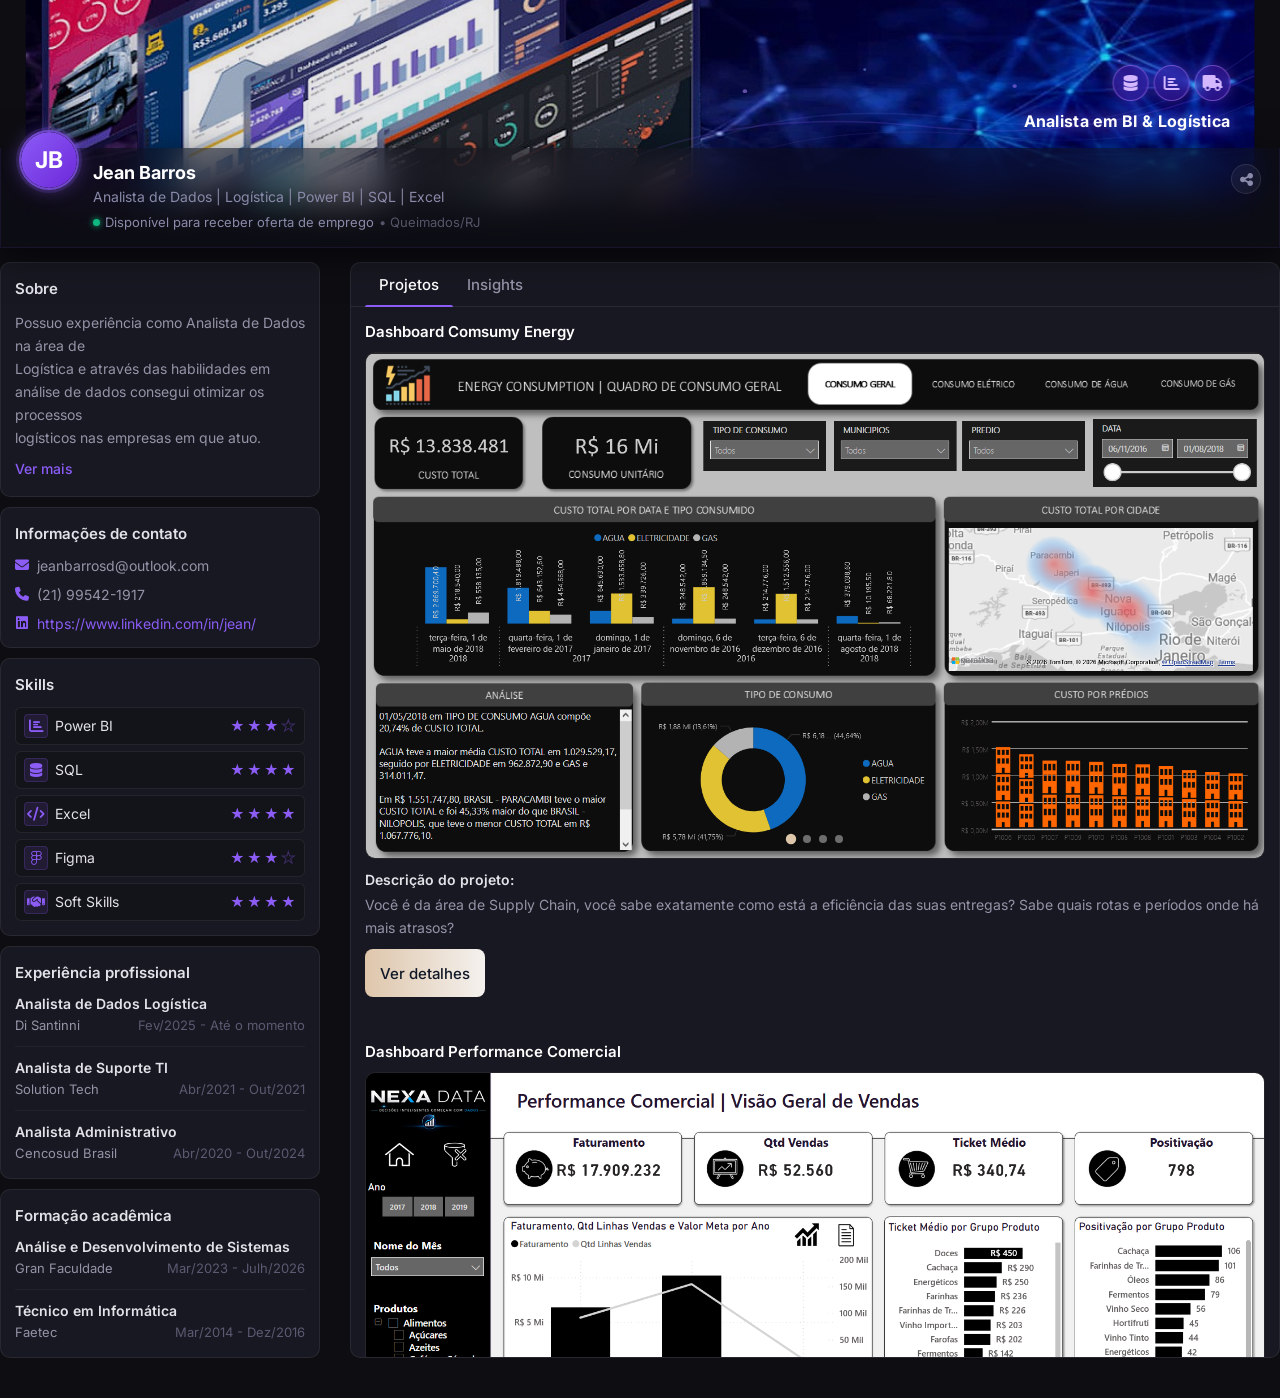
==== index.html @ d5bac242 "Ajuste estrutura de pastas" ====
<!DOCTYPE html>
<html lang="pt-BR">

<head>
    <meta charset="UTF-8">
    <meta name="viewport" content="width=device-width, initial-scale=1.0">
    <title>Jean Barros | Portfólio</title>

    <link rel="stylesheet" href="./src/CSS/style.css">
    <link rel="stylesheet" href="./src/CSS/App.css">
    <link rel="stylesheet" href="./src/CSS/components/NavBar/NavBar.css">
    <link rel="stylesheet" href="./src/CSS/components/Section/Section.css">
    <link rel="stylesheet" href="./src/CSS/components/SectionSkills/Skills.css">
    <link rel="stylesheet" href="./src/CSS/components/SectionExperience/Experiences.css">
    <link rel="stylesheet" href="./src/CSS/components/SectionExperience/ExperiencesCard.css">
    <link rel="stylesheet" href="./src/CSS/components/SectionEducation/Education.css">
    <link rel="stylesheet" href="./src/CSS/components/SectionProjects/Projects.css">
    <link rel="stylesheet" href="./src/CSS/components/SectionProjects/ProjectsCard.css">
    <link rel="stylesheet" href="./src/CSS/components/SectionProjects/ProjectsDetails.css">
    <link rel="stylesheet" href="./src/CSS/components/SectionProjects/Insights.css">
    <link rel="stylesheet" href="./src/CSS/components/Contact/Contact.css">
    <link rel="stylesheet" href="./src/CSS/components/Footer/Footer.css">

    <link rel="preconnect" href="https://fonts.googleapis.com">
    <link rel="preconnect" href="https://fonts.gstatic.com" crossorigin>
    <link href="https://fonts.googleapis.com/css2?family=Inter:wght@300;400;500;600;700&display=swap" rel="stylesheet">
    <link rel="stylesheet" href="https://cdnjs.cloudflare.com/ajax/libs/font-awesome/6.5.0/css/all.min.css">
</head>

<body>

    <div class="page-wrapper">

        <!-- =====================================================
         BANNER
         Estrutura: imagem à esquerda + gradiente cobrindo
         + fundo roxo à direita + selos + título
    ===================================================== -->
        <div class="banner-container">

            <!-- Imagem de fundo (dashboards de logística) — lado esquerdo -->
            <img class="banner-bg-image" src="../src/imgs/banner.jpg" alt="" onerror="this.style.display='none'">

            <!-- Camada de fundo roxo/azul escuro no lado direito -->
            <div class="banner-right-bg"></div>

            <!-- Gradiente de transição: fade da imagem para o roxo -->
            <div class="banner-gradient-overlay"></div>

            <!-- Brilhos de glow roxo -->
            <div class="banner-glow"></div>
            <div class="banner-glow-2"></div>

            <!-- Linhas abstratas SVG (ondas tecnológicas) -->
            <svg class="banner-svg-lines" viewBox="0 0 820 158" xmlns="http://www.w3.org/2000/svg"
                preserveAspectRatio="none">
                <!-- Ondas curvas suaves -->
                <path d="M350,158 Q450,80 600,100 Q720,115 820,60" stroke="rgba(139,92,246,0.20)" stroke-width="1.2"
                    fill="none" />
                <path d="M380,158 Q480,70 630,95 Q740,112 820,40" stroke="rgba(100,140,255,0.13)" stroke-width="1"
                    fill="none" />
                <path d="M420,158 Q500,90 650,108 Q750,120 820,80" stroke="rgba(180,120,255,0.10)" stroke-width="0.8"
                    fill="none" />
                <!-- Pontos brilhantes decorativos -->
                <circle cx="480" cy="72" r="1.5" fill="rgba(180,140,255,0.55)" />
                <circle cx="560" cy="55" r="1" fill="rgba(140,180,255,0.45)" />
                <circle cx="660" cy="68" r="1.5" fill="rgba(180,130,255,0.50)" />
                <circle cx="730" cy="48" r="1" fill="rgba(200,160,255,0.40)" />
                <circle cx="790" cy="62" r="0.8" fill="rgba(160,120,255,0.60)" />
            </svg>

            <!-- Linha inferior do banner -->
            <div class="banner-bottom-line"></div>

            <!-- Lado direito: selos + título -->
            <div class="banner-title-wrap">
                <div class="banner-badges">
                    <div class="banner-badge banner-badge--highlight" title="SQL Server Avançado">
                        <i class="fas fa-database"></i>
                    </div>
                    <div class="banner-badge banner-badge--highlight" title="Design de Dashboards com Figma">
                        <i class="fas fa-chart-bar"></i>
                    </div>
                    <div class="banner-badge banner-badge--highlight" title="BI & Logística">
                        <i class="fas fa-truck"></i>
                    </div>
                </div>
                <span class="banner-title">Analista em BI &amp; Logística</span>
            </div>

        </div><!-- /banner-container -->

        <!-- =====================================================
         PROFILE BAR
         Card escuro sólido com sombra — fica "flutuando"
         abaixo do banner, criando profundidade visual
    ===================================================== -->
        <div class="profile-bar">
            <div class="profile-left">
                <!-- Avatar emerge do banner (margin-top negativo) -->
                <div class="profile-avatar-wrapper">
                    <img class="profile-avatar" src="../src/imgs/jean.jpeg" alt="Jean Barros" onerror="this.style.display='none';
                              this.nextElementSibling.style.display='flex'">
                    <div class="profile-avatar-fallback">JB</div>
                </div>

                <div class="profile-text">
                    <h1 class="profile-name">Jean Barros</h1>
                    <p class="profile-subtitle">
                        Analista de Dados | Logística | Power BI | SQL | Excel
                    </p>
                    <div class="profile-status">
                        <span class="status-dot"></span>
                        <span class="status-text">Disponível para receber oferta de emprego</span>
                        <span class="status-level">• Queimados/RJ</span>
                    </div>
                </div>
            </div>

            <div class="profile-right">
                <button class="share-btn" id="shareBtn" title="Compartilhar">
                    <i class="fas fa-share-alt"></i>
                </button>
            </div>
        </div><!-- /profile-bar -->

        <!-- =====================================================
         LAYOUT PRINCIPAL
    ===================================================== -->
        <div class="main-layout">

            <!-- SIDEBAR -->
            <aside class="sidebar" id="sidebar">

                <!-- Sobre -->
                <section class="sidebar-card" id="sectionSobre">
                    <h2 class="sidebar-section-title">Sobre</h2>
                    <p class="sidebar-about-text" id="sobreResumo">Possuo experiência como Analista de Dados na área de
                        Logística e através das habilidades em análise de dados consegui otimizar os processos
                        logísticos nas empresas em que atuo.</p>
                    <div class="sobre-extra" id="sobreExtra" style="display:none;">
                        <p class="sidebar-about-text">Durante minha trajetória, aprimorei minha capacidade de
                            interpretar dados e criar soluções eficazes de controle para a melhoria contínua das
                            operações logísticas.</p>
                        <p class="sidebar-about-text">Utilizo ferramentas como Power BI e Excel para extrair, transformar
                            e visualizar dados, criando relatórios e dashboards que oferecem insights valiosos para a
                            equipe de gestão e impulsionam a definição de KPIs e indicadores de desempenho relevantes.
                        </p>
                        <p class="sidebar-about-text">
                            ✅ Tenho experiência em:
                            • Power BI;
                            • SQL;
                            • Power Query;
                            • DAX

                            📌 Possuo habilidades em:
                            • Data Storytelling;
                            • Visualização de Dados;
                            • Design de Dashboards;
                            • Figma
                        </p>
                    </div>
                    <button class="ver-mais-btn" id="verMaisBtn">Ver mais</button>
                </section>

                <!-- Contato -->
                <section class="sidebar-card" id="sectionContato">
                    <h2 class="sidebar-section-title">Informações de contato</h2>
                    <div class="contact-list">
                        <div class="contact-item">
                            <i class="fas fa-envelope contact-icon"></i>
                            <span class="contact-text">jeanbarrosd@outlook.com</span>
                        </div>
                        <div class="contact-item">
                            <i class="fas fa-phone contact-icon"></i>
                            <span class="contact-text">(21) 99542-1917</span>
                        </div>
                        <div class="contact-item">
                            <i class="fab fa-linkedin contact-icon"></i>
                            <a href="https://www.linkedin.com/in/jean-barros" target="_blank"
                                class="contact-link">
                                https://www.linkedin.com/in/jean/
                            </a>
                        </div>
                    </div>
                </section>

                <!-- Skills -->
                <section class="sidebar-card" id="sectionSkills">
                    <h2 class="sidebar-section-title">Skills</h2>
                    <div class="skills-list" id="skillsList"></div>
                </section>

                <!-- Experiência -->
                <section class="sidebar-card" id="sectionExperiencia">
                    <h2 class="sidebar-section-title">Experiência profissional</h2>
                    <div class="experience-list" id="experienceList"></div>
                </section>

                <!-- Formação -->
                <section class="sidebar-card" id="sectionFormacao">
                    <h2 class="sidebar-section-title">Formação acadêmica</h2>
                    <div class="education-list" id="educationList"></div>
                </section>

            </aside><!-- /sidebar -->

            <!-- CONTEÚDO PRINCIPAL -->
            <main class="main-content" id="mainContent">
                <section class="main-card" id="sectionProjetos">
                    <div class="tabs-bar">
                        <button class="tab-btn active" data-tab="projetos">Projetos</button>
                        <button class="tab-btn" data-tab="insights">Insights</button>
                    </div>
                    <div class="tab-content active" id="tab-projetos">
                        <div class="projects-scroll-container" id="projectsContainer"></div>
                    </div>
                    <div class="tab-content" id="tab-insights">
                        <div id="insightsContainer"></div>
                    </div>
                </section>
            </main>

        </div><!-- /main-layout -->

    </div><!-- /page-wrapper -->

    <!-- MODAL DETALHES DO PROJETO -->
    <div class="project-modal-overlay" id="projectModalOverlay">
        <div class="project-modal" id="projectModal">
            <button class="modal-close-btn" id="modalCloseBtn">
                <i class="fas fa-times"></i>
            </button>
            <div class="modal-content-inner" id="modalContentInner"></div>
        </div>
    </div>

    <!-- JS -->
    <script src="../src/JS/data/Bios.js"></script>
    <script src="../src/JS/themes/Themes.js"></script>
    <script src="../src/JS/animation/motion.js"></script>
    <script src="../src/JS/components/NavBar/NavBar.js"></script>
    <script src="../src/JS/components/Section/Section.js"></script>
    <script src="../src/JS/components/SectionSkills/Skills.js"></script>
    <script src="../src/JS/components/SectionExperience/ExperiencesCard.js"></script>
    <script src="../src/JS/components/SectionExperience/Experiences.js"></script>
    <script src="../src/JS/components/SectionProjects/ProjectsDetails.js"></script>
    <script src="../src/JS/components/SectionProjects/ProjectsCard.js"></script>
    <script src="../src/JS/components/SectionProjects/Projects.js"></script>
    <script src="../src/JS/components/SectionProjects/Insights.js"></script>
    <script src="../src/JS/components/SectionEducation/Education.js"></script>
    <script src="../src/JS/components/Contact/Contact.js"></script>
    <script src="../src/JS/components/Footer/Footer.js"></script>
    <script src="../src/JS/App.js"></script>

</body>

</html>
---- src/CSS/style.css ----
/* ========================================
   RESET & VARIÁVEIS GLOBAIS
======================================== */

*, *::before, *::after {
    margin: 0;
    padding: 0;
    box-sizing: border-box;
}

:root {
    --bg-primary:       #0d0d12;
    --bg-secondary:     #13131a;
    --bg-card:          #181822;
    --bg-card-hover:    #1e1e2e;

    --border-color:     rgba(255, 255, 255, 0.07);
    --border-hover:     rgba(139, 92, 246, 0.4);

    --text-primary:     #e2e2e8;
    --text-secondary:   #9494a8;
    --text-muted:       #5a5a72;
    --text-white:       #ffffff;

    --accent-purple:    #8b5cf6;
    --accent-purple-2:  #7c3aed;
    --accent-green:     #10b981;

    --glow-purple:      0 0 20px rgba(139, 92, 246, 0.3);

    --shadow-card:      0 4px 24px rgba(0, 0, 0, 0.4);

    --radius-sm:        6px;
    --radius-md:        10px;
    --radius-lg:        14px;

    --font-main:        'Inter', -apple-system, BlinkMacSystemFont, sans-serif;

    --transition-fast:  0.15s ease;
    --transition-med:   0.25s ease;
    --transition-slow:  0.4s ease;
}

html {
    font-size: 17px;
    scroll-behavior: smooth;
}

body {
    font-family: var(--font-main);
    background-color: var(--bg-primary);
    color: var(--text-primary);
    min-height: 100vh;
    line-height: 1.6;
    overflow-x: hidden;
}

/* ========================================
   SCROLLBAR CUSTOMIZADA
======================================== */

::-webkit-scrollbar        { width: 5px; height: 5px; }
::-webkit-scrollbar-track  { background: var(--bg-secondary); }
::-webkit-scrollbar-thumb  { background: rgba(139,92,246,0.45); border-radius: 3px; }
::-webkit-scrollbar-thumb:hover { background: var(--accent-purple); }

/* ========================================
   UTILITÁRIOS
======================================== */

a           { color: inherit; text-decoration: none; }
button      { cursor: pointer; border: none; background: none; font-family: var(--font-main); }
img         { display: block; max-width: 100%; }
---- src/CSS/App.css ----
/* ========================================
   PAGE WRAPPER
======================================== */

/* ========================================
   PAGE WRAPPER — padding bottom confortável
======================================== */

.page-wrapper {
    max-width: 1280px;
    margin: 0 auto;
    padding-bottom: 40px;
    position: relative;
}

/* ========================================
   BANNER
   — replica o original: imagem real de dashboards
     à esquerda, gradiente roxo cobrindo,
     selos + texto à direita
======================================== */

.banner-container {
    position: relative;
    height: 200px;
    overflow: hidden;
    background: #0d0820;
    
    /* Centralizado com proporção nas laterais */
    width: 96vw;
    max-width: 1360px;
    left: 50%;
    transform: translateX(-50%);
    
    /* Cantos inferiores arredondados */
    border-bottom-left-radius: 16px;
    border-bottom-right-radius: 16px;
}

/* Imagem real do banner */
.banner-bg-image {
    position: absolute;
    top: 0;
    left: 0;
    width: 100%;
    height: 100%;
    object-fit: cover;
    object-position: center center;
    opacity: 0.90;
}

/* Gradiente — desativado para mostrar a imagem do banner */
.banner-gradient-overlay {
    display: none;
}

/* Fundo roxo — desativado */
.banner-right-bg {
    display: none;
}

/* Glows — desativados */
.banner-glow {
    display: none;
}

.banner-glow-2 {
    display: none;
}

/* Linha de separação sutil no rodapé do banner */
.banner-bottom-line {
    position: absolute;
    bottom: 0;
    left: 0;
    right: 0;
    height: 1px;
    background: linear-gradient(90deg,
            transparent,
            rgba(139, 92, 246, 0.3) 40%,
            rgba(139, 92, 246, 0.1) 100%);
    z-index: 2;
}

/* SVG com linhas abstratas (ondas tecnológicas) */
.banner-svg-lines {
    position: absolute;
    inset: 0;
    width: 100%;
    height: 100%;
    pointer-events: none;
    z-index: 2;
}

/* Conteúdo alinhado à direita: selos + título */
.banner-title-wrap {
    position: absolute;
    bottom: 65px;
    right: 24px;
    display: flex;
    flex-direction: column;
    align-items: flex-end;
    gap: 8px;
    z-index: 3;
}

/* Selos decorativos (3 círculos com ícones) */
.banner-badges {
    display: flex;
    gap: 5px;
    align-items: center;
}

.banner-badge {
    width: 36px;
    height: 36px;
    border-radius: 50%;
    background: rgba(20, 10, 60, 0.7);
    border: 1px solid rgba(139, 92, 246, 0.35);
    display: flex;
    align-items: center;
    justify-content: center;
    color: rgba(200, 180, 255, 0.8);
    backdrop-filter: blur(6px);
    box-shadow: 0 0 10px rgba(100, 50, 200, 0.25);
}

.banner-badge i {
    font-size: 16px;
}

.banner-badge--highlight {
    background: rgba(100, 40, 200, 0.4);
    border-color: rgba(180, 130, 255, 0.5);
    color: #d4b8ff;
    box-shadow: 0 0 16px rgba(139, 92, 246, 0.4);
}

/* Texto "Especialista em BI & Logística" */
.banner-title {
    font-size: 16px;
    font-weight: 700;
    color: #ffffff;
    letter-spacing: 0.3px;
    text-shadow:
        0 0 16px rgba(180, 130, 255, 0.9),
        0 0 32px rgba(120, 60, 200, 0.5);
    white-space: nowrap;
}

/* ========================================
   PROFILE BAR
   — card escuro sólido abaixo do banner,
     com sombra para efeito de profundidade
======================================== */

.profile-bar {
    display: flex;
    align-items: flex-start;
    justify-content: space-between;
    padding: 12px 18px 14px;
    background: rgba(13, 13, 22, 0.55);
    backdrop-filter: blur(18px);
    -webkit-backdrop-filter: blur(18px);
    border: 1px solid rgba(139, 92, 246, 0.10);
    border-top: none;
    box-shadow: 0 8px 32px rgba(0, 0, 0, 0.5);
    position: relative;
    z-index: 5;
    margin-top: -52px;
}

.profile-left {
    display: flex;
    align-items: flex-start;
    gap: 14px;
    flex: 1;
}

/* ========================================
   AVATAR — emerge do banner
======================================== */

.profile-avatar-wrapper {
    flex-shrink: 0;
    width: 60px;
    height: 60px;
    border-radius: 50%;
    border: 2px solid rgba(139, 92, 246, 0.75);
    overflow: hidden;
    box-shadow:
        0 0 0 3px rgba(139, 92, 246, 0.18),
        0 0 18px rgba(139, 92, 246, 0.4);
    margin-top: -30px;
    /* sobe metade da altura — emerge do banner */
    background: #1e1040;
    position: relative;
    z-index: 6;
}

.profile-avatar {
    width: 100%;
    height: 100%;
    object-fit: cover;
    object-position: center top;
    display: block;
}

/* Fallback com iniciais */
.profile-avatar-fallback {
    display: none;
    position: absolute;
    inset: 0;
    align-items: center;
    justify-content: center;
    font-size: 23px;
    font-weight: 700;
    color: #fff;
    background: linear-gradient(135deg, #8b5cf6, #6d28d9);
    border-radius: 50%;
}

/* ========================================
   TEXTO DO PERFIL
======================================== */

.profile-text {
    flex: 1;
    padding-top: 2px;
}

.profile-name {
    font-size: 18px;
    font-weight: 700;
    color: #ffffff;
    line-height: 1.2;
    margin-bottom: 3px;
}

.profile-subtitle {
    font-size: 14px;
    color: #8a8aaa;
    line-height: 1.45;
    margin-bottom: 5px;
}

.profile-status {
    display: flex;
    align-items: center;
    gap: 5px;
    font-size: 13px;
    flex-wrap: wrap;
}

.status-dot {
    width: 7px;
    height: 7px;
    border-radius: 50%;
    background: #10b981;
    box-shadow: 0 0 6px #10b981;
    animation: pulse-dot 2s infinite;
    flex-shrink: 0;
}

@keyframes pulse-dot {

    0%,
    100% {
        opacity: 1;
    }

    50% {
        opacity: 0.45;
    }
}

.status-text {
    color: #8a8aaa;
}

.status-level {
    color: #55556a;
}

/* ========================================
   BOTÃO COMPARTILHAR
======================================== */

.profile-right {
    padding-top: 4px;
}

.share-btn {
    width: 30px;
    height: 30px;
    border-radius: 50%;
    border: 1px solid rgba(255, 255, 255, 0.1);
    background: rgba(255, 255, 255, 0.05);
    color: #8a8aaa;
    font-size: 15px;
    display: flex;
    align-items: center;
    justify-content: center;
    cursor: pointer;
    transition: all 0.2s ease;
}

.share-btn:hover {
    border-color: #8b5cf6;
    color: #8b5cf6;
    box-shadow: 0 0 12px rgba(139, 92, 246, 0.35);
}

/* ========================================
   LAYOUT PRINCIPAL
======================================== */

.main-layout {
    display: flex;
    gap: 30px;
    padding: 14px 0 0;
    align-items: flex-start;
    /* sidebar determina a altura natural, projetos scroll interno */
}

/* ========================================
   SIDEBAR
======================================== */

.sidebar {
    width: 320px;
    flex-shrink: 0;
    display: flex;
    flex-direction: column;
    gap: 10px;
}

.sidebar-card {
    background: var(--bg-card);
    border: 1px solid var(--border-color);
    border-radius: var(--radius-md);
    padding: 14px;
    transition: border-color 0.2s ease;
}

.sidebar-card:hover {
    border-color: rgba(139, 92, 246, 0.2);
}

.sidebar-section-title {
    font-size: 15px;
    font-weight: 600;
    color: var(--text-primary);
    margin-bottom: 10px;
}

/* ========================================
   SOBRE — expand inline
======================================== */

.sidebar-about-text {
    font-size: 14px;
    color: var(--text-secondary);
    line-height: 1.65;
    margin-bottom: 6px;
    white-space: pre-line;
}

.sobre-extra {
    margin-top: 4px;
    animation: fadeSlideIn 0.25s ease;
}

@keyframes fadeSlideIn {
    from {
        opacity: 0;
        transform: translateY(4px);
    }

    to {
        opacity: 1;
        transform: translateY(0);
    }
}

.ver-mais-btn {
    font-size: 14px;
    color: var(--accent-purple);
    font-weight: 500;
    background: none;
    border: none;
    cursor: pointer;
    padding: 0;
    margin-top: 4px;
    transition: color 0.15s;
}

.ver-mais-btn:hover {
    color: #a78bfa;
    text-decoration: underline;
}

/* ========================================
   CONTEÚDO PRINCIPAL
======================================== */

.main-content {
    flex: 1;
    min-width: 0;
    display: flex;
    flex-direction: column;
    /* altura será definida via JS para igualar à sidebar */
}

/* Card de projetos — ocupa toda a altura do layout,
   scroll interno para alinhar com a sidebar */
.main-card {
    background: var(--bg-card);
    border: 1px solid var(--border-color);
    border-radius: var(--radius-md);
    overflow: hidden;
    flex: 1;
    display: flex;
    flex-direction: column;
    min-height: 0;
}

/* ========================================
   TABS
======================================== */

.tabs-bar {
    display: flex;
    border-bottom: 1px solid var(--border-color);
    padding: 0 14px;
    flex-shrink: 0;
}

.tab-btn {
    font-size: 15px;
    font-weight: 500;
    color: var(--text-secondary);
    padding: 12px 14px;
    position: relative;
    background: none;
    border: none;
    cursor: pointer;
    transition: color 0.15s;
}

.tab-btn::after {
    content: '';
    position: absolute;
    bottom: -1px;
    left: 0;
    right: 0;
    height: 2px;
    background: var(--accent-purple);
    border-radius: 2px 2px 0 0;
    opacity: 0;
    transition: opacity 0.15s;
}

.tab-btn.active {
    color: var(--text-white);
}

.tab-btn.active::after {
    opacity: 1;
}

.tab-btn:hover {
    color: var(--text-primary);
}

.tab-content {
    display: none;
    flex: 1;
    min-height: 0;
}

.tab-content.active {
    display: flex;
    flex-direction: column;
    flex: 1;
    min-height: 0;
}

/* ========================================
   PROJETOS — scroll interno, alinhado com sidebar
======================================== */

.projects-scroll-container {
    flex: 1;
    overflow-y: auto;
    overflow-x: hidden;
    padding: 14px;
    display: flex;
    flex-direction: column;
    gap: 22px;
    scrollbar-width: thin;
    scrollbar-color: rgba(139, 92, 246, 0.3) transparent;
}

/* ========================================
   INSIGHTS — estilos em Insights.css
======================================== */

/* ========================================
   MODAL DETALHES
======================================== */

.project-modal-overlay {
    position: fixed;
    inset: 0;
    background: rgba(0, 0, 0, 0.82);
    z-index: 1000;
    display: flex;
    align-items: flex-start;
    justify-content: center;
    padding: 24px 16px;
    opacity: 0;
    visibility: hidden;
    transition: opacity 0.25s ease, visibility 0.25s ease;
    backdrop-filter: blur(6px);
    overflow-y: auto;
}

.project-modal-overlay.active {
    opacity: 1;
    visibility: visible;
}

.project-modal {
    background: var(--bg-card);
    border: 1px solid var(--border-color);
    border-radius: var(--radius-lg);
    max-width: 740px;
    width: 100%;
    margin: auto;
    position: relative;
    padding: 24px 24px 32px;
    transform: translateY(-14px);
    transition: transform 0.25s ease;
}

.project-modal-overlay.active .project-modal {
    transform: translateY(0);
}

.modal-close-btn {
    position: absolute;
    top: 14px;
    right: 14px;
    width: 28px;
    height: 28px;
    border-radius: 50%;
    background: var(--bg-secondary);
    border: 1px solid var(--border-color);
    color: var(--text-secondary);
    font-size: 14px;
    display: flex;
    align-items: center;
    justify-content: center;
    cursor: pointer;
    transition: all 0.15s;
}

.modal-close-btn:hover {
    color: var(--text-white);
    border-color: var(--accent-purple);
}

/* ========================================
   RESPONSIVIDADE
======================================== */

@media (max-width: 700px) {
    .main-layout {
        flex-direction: column;
        align-items: stretch;
    }

    .sidebar {
        width: 100%;
    }

    .banner-container {
        height: 120px;
    }

    .banner-bg-image {
        width: 100%;
    }
}

@media (max-width: 460px) {
    .profile-name {
        font-size: 16px;
    }

    .profile-subtitle {
        font-size: 13px;
    }

    .profile-avatar-wrapper {
        width: 50px;
        height: 50px;
        margin-top: -25px;
    }

    .banner-container {
        height: 100px;
    }

    .banner-title {
        font-size: 14px;
    }
}
---- src/CSS/components/NavBar/NavBar.css ----
/* NavBar.css — placeholder */
---- src/CSS/components/Section/Section.css ----
/* Section.css — placeholder */
---- src/CSS/components/SectionSkills/Skills.css ----
/* ========================================
   SKILLS LIST
======================================== */

.skills-list {
    display: flex;
    flex-direction: column;
    gap: 6px;
}

/* ========================================
   SKILL ITEM
======================================== */

.skill-item {
    display: flex;
    align-items: center;
    justify-content: space-between;
    gap: 8px;
    padding: 6px 8px;
    background: var(--bg-secondary);
    border-radius: var(--radius-sm);
    border: 1px solid var(--border-color);
    transition: border-color var(--transition-fast);
}

.skill-item:hover {
    border-color: rgba(139, 92, 246, 0.3);
}

/* ========================================
   LABEL (ícone + nome)
======================================== */

.skill-label {
    display: flex;
    align-items: center;
    gap: 7px;
    flex: 1;
    min-width: 0;
}

.skill-icon {
    width: 24px;
    height: 24px;
    border-radius: 4px;
    background: rgba(139, 92, 246, 0.12);
    border: 1px solid rgba(139, 92, 246, 0.2);
    display: flex;
    align-items: center;
    justify-content: center;
    font-size: 14px;
    flex-shrink: 0;
    color: var(--accent-purple);
}

.skill-name {
    font-size: 14px;
    color: var(--text-primary);
    font-weight: 400;
    white-space: nowrap;
    overflow: hidden;
    text-overflow: ellipsis;
}

/* ========================================
   ESTRELAS
======================================== */

.skill-stars {
    display: flex;
    gap: 2px;
    flex-shrink: 0;
}

.star {
    font-size: 14px;
    color: var(--accent-purple);
    line-height: 1;
}

.star.empty {
    color: transparent;
    -webkit-text-stroke: 1px rgba(139, 92, 246, 0.35);
}
---- src/CSS/components/SectionExperience/Experiences.css ----
/* ========================================
   EXPERIENCE LIST
======================================== */

.experience-list {
    display: flex;
    flex-direction: column;
    gap: 12px;
}

/* ========================================
   EXPERIENCE CARD
======================================== */

.experience-card {
    display: flex;
    flex-direction: column;
    gap: 2px;
    padding-bottom: 10px;
    border-bottom: 1px solid rgba(255,255,255,0.04);
    transition: all var(--transition-fast);
}

.experience-card:last-child {
    border-bottom: none;
    padding-bottom: 0;
}

/* ========================================
   EXPERIENCE CARGO
======================================== */

.experience-cargo {
    font-size: 14px;
    font-weight: 600;
    color: var(--text-primary);
    line-height: 1.3;
}

/* ========================================
   EXPERIENCE EMPRESA + PERÍODO
======================================== */

.experience-meta {
    display: flex;
    align-items: center;
    justify-content: space-between;
    gap: 8px;
}

.experience-empresa {
    font-size: 13px;
    color: var(--text-secondary);
}

.experience-periodo {
    font-size: 13px;
    color: var(--text-muted);
    white-space: nowrap;
}
---- src/CSS/components/SectionExperience/ExperiencesCard.css ----
/* ========================================
   EXPERIENCES CARD (placeholder — estilos
   principais estão em Experiences.css)
======================================== */
---- src/CSS/components/SectionEducation/Education.css ----
/* ========================================
   EDUCATION LIST
======================================== */

.education-list {
    display: flex;
    flex-direction: column;
    gap: 12px;
}

/* ========================================
   EDUCATION CARD
======================================== */

.education-card {
    display: flex;
    flex-direction: column;
    gap: 2px;
    padding-bottom: 10px;
    border-bottom: 1px solid rgba(255,255,255,0.04);
}

.education-card:last-child {
    border-bottom: none;
    padding-bottom: 0;
}

/* ========================================
   EDUCATION CURSO
======================================== */

.education-curso {
    font-size: 14px;
    font-weight: 600;
    color: var(--text-primary);
    line-height: 1.3;
}

/* ========================================
   EDUCATION META
======================================== */

.education-meta {
    display: flex;
    align-items: center;
    justify-content: space-between;
    gap: 8px;
}

.education-instituicao {
    font-size: 13px;
    color: var(--text-secondary);
}

.education-periodo {
    font-size: 13px;
    color: var(--text-muted);
    white-space: nowrap;
}
---- src/CSS/components/SectionProjects/Projects.css ----
/* ========================================
   PROJECTS CONTAINER — scroll interno
======================================== */

.projects-scroll-container {
    flex: 1;
    overflow-y: auto;
    overflow-x: hidden;
    padding: 14px;
    display: flex;
    flex-direction: column;
    gap: 22px;
    scrollbar-width: thin;
    scrollbar-color: rgba(139,92,246,0.3) transparent;
}

/* ========================================
   INSIGHTS CONTAINER — mesmo scroll
======================================== */

#insightsContainer {
    flex: 1;
    overflow-y: auto;
    min-height: 0;
}
---- src/CSS/components/SectionProjects/ProjectsCard.css ----
/* ========================================
   PROJECT CARD — fiel ao layout de referência
======================================== */

.project-card {
    display: flex;
    flex-direction: column;
    gap: 10px;
    animation: fadeInUp 0.35s ease both;
}

@keyframes fadeInUp {
    from {
        opacity: 0;
        transform: translateY(10px);
    }

    to {
        opacity: 1;
        transform: translateY(0);
    }
}

/* ========================================
   TÍTULO
======================================== */

.project-card-title {
    font-size: 15px;
    font-weight: 600;
    color: var(--text-white);
    line-height: 1.4;
}

/* ========================================
   IMAGEM REAL DO DASHBOARD
======================================== */

.project-card-image-wrapper {
    width: 100%;
    border-radius: var(--radius-md);
    overflow: hidden;
    border: 1px solid var(--border-color);
    cursor: pointer;
    position: relative;
    background: var(--bg-secondary);
    transition: border-color var(--transition-med), box-shadow var(--transition-med);
}

.project-card-image-wrapper:hover {
    border-color: rgba(139, 92, 246, 0.5);
    box-shadow: 0 0 22px rgba(139, 92, 246, 0.2);
}

.project-card-image {
    min-width: 100%;
    width: 100%;
    height: auto;
    display: block;
    object-fit: cover;
    transition: transform var(--transition-slow);
}

/* Estilos específicos para o carrossel (slide) */
.carousel-track {
    display: flex;
    width: 100%;
    height: 100%;
    transition: transform 0.6s cubic-bezier(0.25, 0.8, 0.25, 1);
}

/* Bolinhas de navegação (dots) */
.carousel-dots {
    position: absolute;
    bottom: 15px;
    left: 0;
    width: 100%;
    display: flex;
    justify-content: center;
    gap: 8px;
    z-index: 10;
}

.carousel-dot {
    width: 8px;
    height: 8px;
    border-radius: 50%;
    background-color: rgba(255, 255, 255, 0.4);
    transition: background-color 0.3s ease, transform 0.3s ease;
}

.carousel-dot.active {
    background-color: #DEC6AB;
    transform: scale(1.3);
}

.project-card-image-wrapper:hover .carousel-track {
    /* Desativa o leve scale do hover da imagem em carrosseis pra não bugar o slide? Na verdade deixei só no .project-card-image se for único */
}

.project-card-image-wrapper:hover .project-card-image {
    transform: scale(1.015);
}

/* Overlay de hover — lupa */
.project-card-img-hover {
    position: absolute;
    inset: 0;
    background: rgba(0, 0, 0, 0.45);
    display: flex;
    align-items: center;
    justify-content: center;
    opacity: 0;
    transition: opacity var(--transition-med);
    color: #fff;
    font-size: 25px;
    backdrop-filter: blur(2px);
}

.project-card-image-wrapper:hover .project-card-img-hover {
    opacity: 1;
}

/* Placeholder quando imagem falha */
.project-card-img-placeholder {
    display: none;
    position: absolute;
    inset: 0;
    align-items: center;
    justify-content: center;
    font-size: 35px;
    color: var(--text-muted);
    min-height: 140px;
}

.project-card-image-wrapper.img-error .project-card-img-placeholder {
    display: flex;
}

.project-card-image-wrapper.img-error .project-card-img-hover {
    display: none;
}

/* ========================================
   DESCRIÇÃO
======================================== */

.project-card-desc-block {}

.project-card-desc-label {
    font-size: 14px;
    font-weight: 600;
    color: var(--text-primary);
    margin-bottom: 3px;
}

.project-card-desc-text {
    font-size: 14px;
    color: var(--text-secondary);
    line-height: 1.6;
}

/* ========================================
   BOTÃO VER DETALHES
======================================== */

.project-ver-detalhes-btn {
    display: inline-flex;
    align-items: center;
    justify-content: center;
    width: 120px;
    height: 48px;
    background: linear-gradient(to right, #DEC6AB, #F4F1EE);
    border: none;
    border-radius: 8px;
    color: #111827;
    font-size: 15px;
    font-weight: 500;
    cursor: pointer;
    font-family: var(--font-main), 'Inter', sans-serif;
    transition: all var(--transition-med);
}

.project-ver-detalhes-btn:hover {
    box-shadow: 0 0 15px rgba(222, 198, 171, 0.6);
    transform: translateY(-1px);
}

/* ========================================
   DIVISOR
======================================== */

.project-divider {
    height: 1px;
    background: var(--border-color);
}
---- src/CSS/components/SectionProjects/ProjectsDetails.css ----
/* ========================================
   MODAL INTERNO
======================================== */

.modal-content-inner {
    display: flex;
    flex-direction: column;
    gap: 18px;
}

/* ========================================
   TÍTULO DO MODAL
======================================== */

.modal-project-title {
    font-size: 20px;
    font-weight: 700;
    color: var(--text-white);
    padding-right: 36px;
    line-height: 1.3;
}

/* ========================================
   POWER BI CONTAINER
======================================== */

.pbi-container {
    width: 100%;
    display: flex;
    flex-direction: column;
    gap: 0;
    border: 1px solid var(--border-color);
    border-radius: var(--radius-md);
    overflow: hidden;
    background: #000;
}

/* ========================================
   ABAS DE PÁGINAS POWER BI
======================================== */

.pbi-tabs {
    display: flex;
    background: var(--bg-secondary);
    border-bottom: 1px solid var(--border-color);
    padding: 0 10px;
    gap: 0;
    overflow-x: auto;
    scrollbar-width: thin;
}

.pbi-tab-btn {
    font-size: 14px;
    font-weight: 500;
    color: var(--text-secondary);
    padding: 8px 14px;
    background: none;
    border: none;
    cursor: pointer;
    position: relative;
    white-space: nowrap;
    transition: color var(--transition-fast);
    font-family: var(--font-main);
}

.pbi-tab-btn::after {
    content: '';
    position: absolute;
    bottom: 0; left: 0; right: 0;
    height: 2px;
    background: var(--accent-purple);
    opacity: 0;
    transition: opacity var(--transition-fast);
}

.pbi-tab-btn.active {
    color: var(--text-white);
}

.pbi-tab-btn.active::after {
    opacity: 1;
}

.pbi-tab-btn:hover {
    color: var(--text-primary);
}

/* ========================================
   FRAMES WRAPPER
======================================== */

.pbi-frames-wrapper {
    position: relative;
    width: 100%;
}

/* ========================================
   FRAME INDIVIDUAL
======================================== */

.pbi-frame-wrapper {
    display: none;
    position: relative;
    width: 100%;
    padding-top: 60%;      /* aspect ratio 5:3 */
    background: #0a0a14;
}

.pbi-frame-wrapper.active {
    display: block;
}

.pbi-iframe {
    position: absolute;
    top: 0; left: 0;
    width: 100%;
    height: 100%;
    border: none;
    display: block;
}

/* ========================================
   LOADING DO POWER BI
======================================== */

.pbi-loading {
    position: absolute;
    inset: 0;
    display: flex;
    flex-direction: column;
    align-items: center;
    justify-content: center;
    gap: 10px;
    color: var(--text-muted);
    font-size: 15px;
    background: #0a0a14;
    z-index: 1;
}

.pbi-loading i {
    font-size: 23px;
    color: var(--accent-purple);
}

/* ========================================
   BOTÃO ACESSAR PROJETO
======================================== */

.modal-access-btn {
    display: inline-flex;
    align-items: center;
    gap: 7px;
    padding: 7px 18px;
    background: linear-gradient(135deg, #f59e0b, #d97706);
    border-radius: var(--radius-sm);
    color: #fff;
    font-size: 14px;
    font-weight: 600;
    cursor: pointer;
    transition: all var(--transition-med);
    border: none;
    font-family: var(--font-main);
    text-decoration: none;
    width: fit-content;
}

.modal-access-btn:hover {
    background: linear-gradient(135deg, #d97706, #b45309);
    box-shadow: 0 4px 16px rgba(245, 158, 11, 0.35);
    transform: translateY(-1px);
}

/* ========================================
   SEÇÕES DE TEXTO DO MODAL
======================================== */

.modal-section {
    display: flex;
    flex-direction: column;
    gap: 5px;
}

.modal-section-label {
    font-size: 15px;
    font-weight: 700;
    color: var(--text-primary);
}

.modal-section-text {
    font-size: 14px;
    color: var(--text-secondary);
    line-height: 1.7;
}

/* ========================================
   SKILLS NO MODAL
======================================== */

.modal-skills-list {
    display: flex;
    flex-wrap: wrap;
    gap: 6px;
}

.modal-skill-tag {
    padding: 3px 10px;
    border-radius: var(--radius-sm);
    font-size: 13px;
    font-weight: 500;
    border: 1px solid var(--border-color);
    color: var(--text-secondary);
    background: var(--bg-secondary);
    transition: all var(--transition-fast);
}

.modal-skill-tag:hover {
    border-color: var(--accent-purple);
    color: var(--accent-purple);
}
---- src/CSS/components/SectionProjects/Insights.css ----
/* ========================================
   INSIGHTS — aba de análises de dados
======================================== */

/* Header da seção insights */
.insights-header {
    display: flex;
    align-items: flex-start;
    justify-content: space-between;
    padding: 14px 14px 0;
    margin-bottom: 10px;
}

.insights-titulo {
    font-size: 16px;
    font-weight: 700;
    color: var(--text-white);
    margin-bottom: 2px;
}

.insights-subtitulo {
    font-size: 13px;
    color: var(--text-muted);
}

.insights-count {
    font-size: 13px;
    color: var(--accent-purple);
    background: rgba(139,92,246,0.1);
    border: 1px solid rgba(139,92,246,0.2);
    border-radius: 10px;
    padding: 2px 8px;
    font-weight: 500;
    white-space: nowrap;
}

/* Lista de cards */
.insights-list {
    display: flex;
    flex-direction: column;
    gap: 10px;
    padding: 0 14px 14px;
    overflow-y: auto;
    flex: 1;
}

/* ========================================
   INSIGHT CARD
======================================== */

.insight-card {
    background: rgba(255,255,255,0.02);
    border: 1px solid var(--border-color);
    border-left: 3px solid var(--insight-cor, var(--accent-purple));
    border-radius: var(--radius-md);
    padding: 12px;
    display: flex;
    flex-direction: column;
    gap: 8px;
    transition: background var(--transition-fast), box-shadow var(--transition-fast);
}

.insight-card:hover {
    background: rgba(255,255,255,0.035);
    box-shadow: 0 4px 16px rgba(0,0,0,0.3);
}

.insight-card--destaque {
    background: rgba(139,92,246,0.04);
    border-color: rgba(139,92,246,0.25);
    border-left-color: var(--accent-purple);
}

/* Header do card */
.insight-card-header {
    display: flex;
    align-items: center;
    justify-content: space-between;
    gap: 8px;
}

.insight-categoria {
    display: inline-flex;
    align-items: center;
    gap: 5px;
    font-size: 12px;
    font-weight: 600;
    padding: 3px 8px;
    border-radius: 10px;
    border: 1px solid;
    letter-spacing: 0.3px;
    text-transform: uppercase;
}

.insight-badge-destaque {
    font-size: 12px;
    color: #f59e0b;
    background: rgba(245,158,11,0.1);
    border: 1px solid rgba(245,158,11,0.25);
    border-radius: 10px;
    padding: 2px 7px;
    display: flex;
    align-items: center;
    gap: 4px;
    font-weight: 500;
}

/* Título */
.insight-titulo {
    font-size: 15px;
    font-weight: 600;
    color: var(--text-white);
    line-height: 1.4;
}

/* Resumo */
.insight-resumo {
    font-size: 14px;
    color: var(--text-secondary);
    line-height: 1.6;
}

/* Body com texto + métricas */
.insight-body {
    display: flex;
    flex-direction: column;
    gap: 8px;
}

.insight-body.has-metricas {
    flex-direction: row;
    align-items: flex-start;
    gap: 12px;
}

.insight-texto {
    font-size: 13.5px;
    color: var(--text-muted);
    line-height: 1.65;
    white-space: pre-line;
    flex: 1;
}

/* Métricas */
.insight-metricas {
    display: flex;
    flex-direction: column;
    gap: 5px;
    flex-shrink: 0;
}

.insight-metrica-item {
    display: flex;
    align-items: center;
    gap: 5px;
    background: rgba(255,255,255,0.03);
    border: 1px solid var(--border-color);
    border-radius: var(--radius-sm);
    padding: 5px 8px;
    min-width: 100px;
}

.insight-metrica-valor {
    font-size: 16px;
    font-weight: 700;
    color: var(--text-white);
    line-height: 1;
}

.insight-metrica-label {
    font-size: 11.5px;
    color: var(--text-muted);
    flex: 1;
    line-height: 1.2;
}

.insight-tendencia {
    font-size: 12px;
    flex-shrink: 0;
}
.insight-tendencia.up      { color: #10b981; }
.insight-tendencia.down    { color: #ef4444; }
.insight-tendencia.neutral { color: #f59e0b; }

/* Footer com tags */
.insight-footer {
    margin-top: 2px;
}

.insight-tags {
    display: flex;
    gap: 4px;
    flex-wrap: wrap;
}

.insight-tag {
    font-size: 12px;
    color: var(--text-muted);
    background: rgba(255,255,255,0.04);
    border: 1px solid var(--border-color);
    border-radius: 4px;
    padding: 2px 6px;
}

/* Responsivo */
@media (max-width: 500px) {
    .insight-body.has-metricas {
        flex-direction: column;
    }
    .insight-metricas {
        flex-direction: row;
        flex-wrap: wrap;
    }
}
---- src/CSS/components/Contact/Contact.css ----
/* ========================================
   CONTACT LIST
======================================== */

.contact-list {
    display: flex;
    flex-direction: column;
    gap: 9px;
}

.contact-item {
    display: flex;
    align-items: flex-start;
    gap: 8px;
}

.contact-icon {
    font-size: 14px;
    color: var(--accent-purple);
    margin-top: 2px;
    flex-shrink: 0;
    width: 14px;
    text-align: center;
}

.contact-text {
    font-size: 14px;
    color: var(--text-secondary);
    word-break: break-all;
    line-height: 1.4;
}

.contact-link {
    font-size: 14px;
    color: var(--accent-purple);
    word-break: break-all;
    line-height: 1.4;
    transition: color var(--transition-fast);
}

.contact-link:hover {
    color: #a78bfa;
    text-decoration: underline;
}
---- src/CSS/components/Footer/Footer.css ----
/* Footer.css — placeholder */
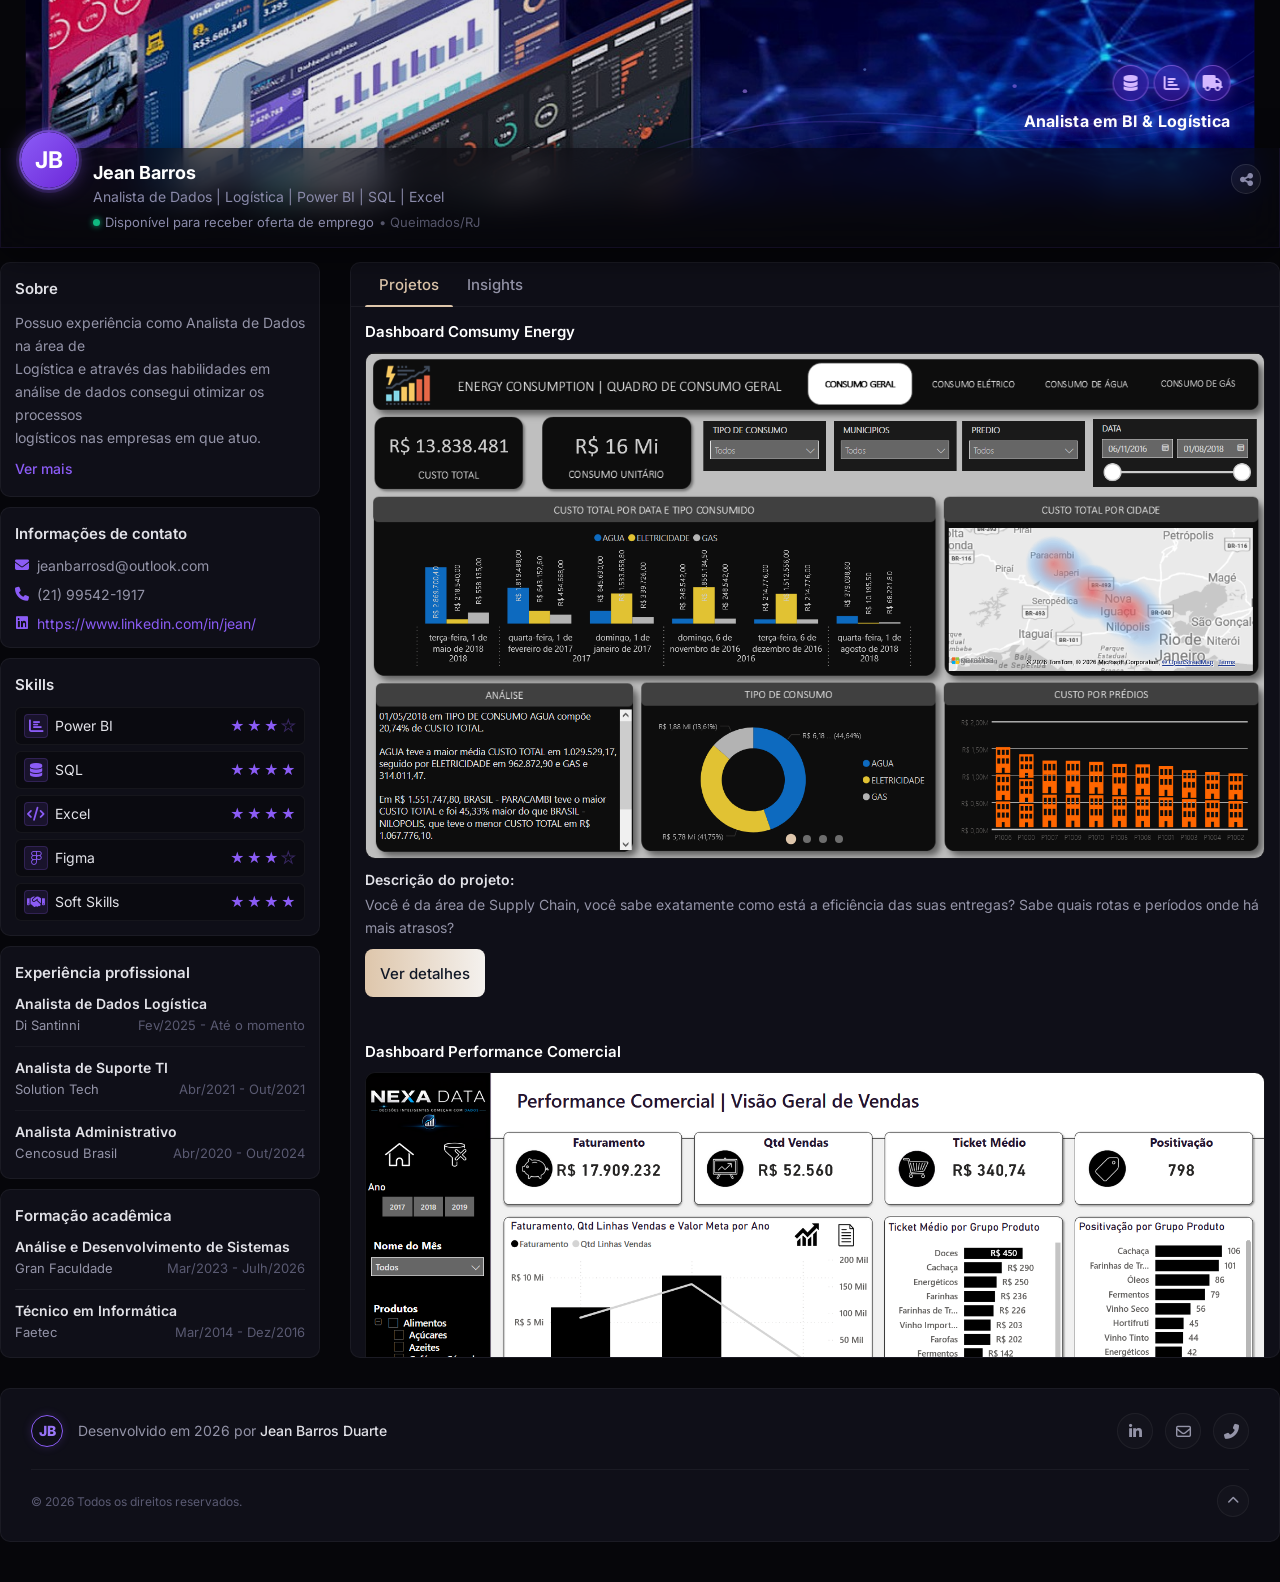
==== commit 4c276843: "feat: adiciona footer, otimiza responsividade mobile e escurece o tema" ====
--- a/index.html
+++ b/index.html
@@ -5,6 +5,7 @@
     <meta charset="UTF-8">
     <meta name="viewport" content="width=device-width, initial-scale=1.0">
     <title>Jean Barros | Portfólio</title>
+    <link rel="icon" type="image/png" href="./src/favicons/icon-dados.png">
 
     <link rel="stylesheet" href="./src/CSS/style.css">
     <link rel="stylesheet" href="./src/CSS/App.css">
@@ -223,6 +224,37 @@
 
         </div><!-- /main-layout -->
 
+        <!-- =====================================================
+         FOOTER
+        ===================================================== -->
+        <footer class="footer-container">
+            <div class="footer-content">
+                <div class="footer-left">
+                    <span class="footer-logo">JB</span>
+                    <p class="footer-text">Desenvolvido em 2026 por <span class="highlight">Jean Barros Duarte</span></p>
+                </div>
+                <div class="footer-right">
+                    <div class="footer-socials">
+                        <a href="https://www.linkedin.com/in/jean-barros" target="_blank" title="LinkedIn" class="footer-social-link">
+                            <i class="fab fa-linkedin-in"></i>
+                        </a>
+                        <a href="mailto:jeanbarrosd@outlook.com" title="E-mail" class="footer-social-link">
+                            <i class="far fa-envelope"></i>
+                        </a>
+                        <a href="tel:+5521995421917" title="Telefone" class="footer-social-link">
+                            <i class="fas fa-phone-alt"></i>
+                        </a>
+                    </div>
+                </div>
+            </div>
+            <div class="footer-bottom">
+                <p>&copy; 2026 Todos os direitos reservados.</p>
+                <div class="footer-scroll-top" id="scrollTopBtn" title="Voltar ao topo">
+                    <i class="fas fa-chevron-up"></i>
+                </div>
+            </div>
+        </footer>
+
     </div><!-- /page-wrapper -->
 
     <!-- MODAL DETALHES DO PROJETO -->
@@ -236,22 +268,22 @@
     </div>
 
     <!-- JS -->
-    <script src="../src/JS/data/Bios.js"></script>
-    <script src="../src/JS/themes/Themes.js"></script>
-    <script src="../src/JS/animation/motion.js"></script>
-    <script src="../src/JS/components/NavBar/NavBar.js"></script>
-    <script src="../src/JS/components/Section/Section.js"></script>
-    <script src="../src/JS/components/SectionSkills/Skills.js"></script>
-    <script src="../src/JS/components/SectionExperience/ExperiencesCard.js"></script>
-    <script src="../src/JS/components/SectionExperience/Experiences.js"></script>
-    <script src="../src/JS/components/SectionProjects/ProjectsDetails.js"></script>
-    <script src="../src/JS/components/SectionProjects/ProjectsCard.js"></script>
-    <script src="../src/JS/components/SectionProjects/Projects.js"></script>
-    <script src="../src/JS/components/SectionProjects/Insights.js"></script>
-    <script src="../src/JS/components/SectionEducation/Education.js"></script>
-    <script src="../src/JS/components/Contact/Contact.js"></script>
-    <script src="../src/JS/components/Footer/Footer.js"></script>
-    <script src="../src/JS/App.js"></script>
+    <script src="./src/JS/data/Bios.js"></script>
+    <script src="./src/JS/themes/Themes.js"></script>
+    <script src="./src/JS/animation/motion.js"></script>
+    <script src="./src/JS/components/NavBar/NavBar.js"></script>
+    <script src="./src/JS/components/Section/Section.js"></script>
+    <script src="./src/JS/components/SectionSkills/Skills.js"></script>
+    <script src="./src/JS/components/SectionExperience/ExperiencesCard.js"></script>
+    <script src="./src/JS/components/SectionExperience/Experiences.js"></script>
+    <script src="./src/JS/components/SectionProjects/ProjectsDetails.js"></script>
+    <script src="./src/JS/components/SectionProjects/ProjectsCard.js"></script>
+    <script src="./src/JS/components/SectionProjects/Projects.js"></script>
+    <script src="./src/JS/components/SectionProjects/Insights.js"></script>
+    <script src="./src/JS/components/SectionEducation/Education.js"></script>
+    <script src="./src/JS/components/Contact/Contact.js"></script>
+    <script src="./src/JS/components/Footer/Footer.js"></script>
+    <script src="./src/JS/App.js"></script>
 
 </body>
 
--- a/src/CSS/style.css
+++ b/src/CSS/style.css
@@ -9,12 +9,12 @@
 }
 
 :root {
-    --bg-primary:       #0d0d12;
-    --bg-secondary:     #13131a;
-    --bg-card:          #181822;
-    --bg-card-hover:    #1e1e2e;
+    --bg-primary:       #06060a;
+    --bg-secondary:     #0a0a10;
+    --bg-card:          #0f0f18;
+    --bg-card-hover:    #151522;
 
-    --border-color:     rgba(255, 255, 255, 0.07);
+    --border-color:     rgba(255, 255, 255, 0.05);
     --border-hover:     rgba(139, 92, 246, 0.4);
 
     --text-primary:     #e2e2e8;
@@ -28,7 +28,7 @@
 
     --glow-purple:      0 0 20px rgba(139, 92, 246, 0.3);
 
-    --shadow-card:      0 4px 24px rgba(0, 0, 0, 0.4);
+    --shadow-card:      0 8px 32px rgba(0, 0, 0, 0.6);
 
     --radius-sm:        6px;
     --radius-md:        10px;
--- a/src/CSS/App.css
+++ b/src/CSS/App.css
@@ -1,619 +1,811 @@
-/* ========================================
-   PAGE WRAPPER
-======================================== */
-
-/* ========================================
-   PAGE WRAPPER — padding bottom confortável
-======================================== */
-
-.page-wrapper {
-    max-width: 1280px;
-    margin: 0 auto;
-    padding-bottom: 40px;
-    position: relative;
-}
-
-/* ========================================
-   BANNER
-   — replica o original: imagem real de dashboards
-     à esquerda, gradiente roxo cobrindo,
-     selos + texto à direita
-======================================== */
-
-.banner-container {
-    position: relative;
-    height: 200px;
-    overflow: hidden;
-    background: #0d0820;
-    
-    /* Centralizado com proporção nas laterais */
-    width: 96vw;
-    max-width: 1360px;
-    left: 50%;
-    transform: translateX(-50%);
-    
-    /* Cantos inferiores arredondados */
-    border-bottom-left-radius: 16px;
-    border-bottom-right-radius: 16px;
-}
-
-/* Imagem real do banner */
-.banner-bg-image {
-    position: absolute;
-    top: 0;
-    left: 0;
-    width: 100%;
-    height: 100%;
-    object-fit: cover;
-    object-position: center center;
-    opacity: 0.90;
-}
-
-/* Gradiente — desativado para mostrar a imagem do banner */
-.banner-gradient-overlay {
-    display: none;
-}
-
-/* Fundo roxo — desativado */
-.banner-right-bg {
-    display: none;
-}
-
-/* Glows — desativados */
-.banner-glow {
-    display: none;
-}
-
-.banner-glow-2 {
-    display: none;
-}
-
-/* Linha de separação sutil no rodapé do banner */
-.banner-bottom-line {
-    position: absolute;
-    bottom: 0;
-    left: 0;
-    right: 0;
-    height: 1px;
-    background: linear-gradient(90deg,
-            transparent,
-            rgba(139, 92, 246, 0.3) 40%,
-            rgba(139, 92, 246, 0.1) 100%);
-    z-index: 2;
-}
-
-/* SVG com linhas abstratas (ondas tecnológicas) */
-.banner-svg-lines {
-    position: absolute;
-    inset: 0;
-    width: 100%;
-    height: 100%;
-    pointer-events: none;
-    z-index: 2;
-}
-
-/* Conteúdo alinhado à direita: selos + título */
-.banner-title-wrap {
-    position: absolute;
-    bottom: 65px;
-    right: 24px;
-    display: flex;
-    flex-direction: column;
-    align-items: flex-end;
-    gap: 8px;
-    z-index: 3;
-}
-
-/* Selos decorativos (3 círculos com ícones) */
-.banner-badges {
-    display: flex;
-    gap: 5px;
-    align-items: center;
-}
-
-.banner-badge {
-    width: 36px;
-    height: 36px;
-    border-radius: 50%;
-    background: rgba(20, 10, 60, 0.7);
-    border: 1px solid rgba(139, 92, 246, 0.35);
-    display: flex;
-    align-items: center;
-    justify-content: center;
-    color: rgba(200, 180, 255, 0.8);
-    backdrop-filter: blur(6px);
-    box-shadow: 0 0 10px rgba(100, 50, 200, 0.25);
-}
-
-.banner-badge i {
-    font-size: 16px;
-}
-
-.banner-badge--highlight {
-    background: rgba(100, 40, 200, 0.4);
-    border-color: rgba(180, 130, 255, 0.5);
-    color: #d4b8ff;
-    box-shadow: 0 0 16px rgba(139, 92, 246, 0.4);
-}
-
-/* Texto "Especialista em BI & Logística" */
-.banner-title {
-    font-size: 16px;
-    font-weight: 700;
-    color: #ffffff;
-    letter-spacing: 0.3px;
-    text-shadow:
-        0 0 16px rgba(180, 130, 255, 0.9),
-        0 0 32px rgba(120, 60, 200, 0.5);
-    white-space: nowrap;
-}
-
-/* ========================================
-   PROFILE BAR
-   — card escuro sólido abaixo do banner,
-     com sombra para efeito de profundidade
-======================================== */
-
-.profile-bar {
-    display: flex;
-    align-items: flex-start;
-    justify-content: space-between;
-    padding: 12px 18px 14px;
-    background: rgba(13, 13, 22, 0.55);
-    backdrop-filter: blur(18px);
-    -webkit-backdrop-filter: blur(18px);
-    border: 1px solid rgba(139, 92, 246, 0.10);
-    border-top: none;
-    box-shadow: 0 8px 32px rgba(0, 0, 0, 0.5);
-    position: relative;
-    z-index: 5;
-    margin-top: -52px;
-}
-
-.profile-left {
-    display: flex;
-    align-items: flex-start;
-    gap: 14px;
-    flex: 1;
-}
-
-/* ========================================
-   AVATAR — emerge do banner
-======================================== */
-
-.profile-avatar-wrapper {
-    flex-shrink: 0;
-    width: 60px;
-    height: 60px;
-    border-radius: 50%;
-    border: 2px solid rgba(139, 92, 246, 0.75);
-    overflow: hidden;
-    box-shadow:
-        0 0 0 3px rgba(139, 92, 246, 0.18),
-        0 0 18px rgba(139, 92, 246, 0.4);
-    margin-top: -30px;
-    /* sobe metade da altura — emerge do banner */
-    background: #1e1040;
-    position: relative;
-    z-index: 6;
-}
-
-.profile-avatar {
-    width: 100%;
-    height: 100%;
-    object-fit: cover;
-    object-position: center top;
-    display: block;
-}
-
-/* Fallback com iniciais */
-.profile-avatar-fallback {
-    display: none;
-    position: absolute;
-    inset: 0;
-    align-items: center;
-    justify-content: center;
-    font-size: 23px;
-    font-weight: 700;
-    color: #fff;
-    background: linear-gradient(135deg, #8b5cf6, #6d28d9);
-    border-radius: 50%;
-}
-
-/* ========================================
-   TEXTO DO PERFIL
-======================================== */
-
-.profile-text {
-    flex: 1;
-    padding-top: 2px;
-}
-
-.profile-name {
-    font-size: 18px;
-    font-weight: 700;
-    color: #ffffff;
-    line-height: 1.2;
-    margin-bottom: 3px;
-}
-
-.profile-subtitle {
-    font-size: 14px;
-    color: #8a8aaa;
-    line-height: 1.45;
-    margin-bottom: 5px;
-}
-
-.profile-status {
-    display: flex;
-    align-items: center;
-    gap: 5px;
-    font-size: 13px;
-    flex-wrap: wrap;
-}
-
-.status-dot {
-    width: 7px;
-    height: 7px;
-    border-radius: 50%;
-    background: #10b981;
-    box-shadow: 0 0 6px #10b981;
-    animation: pulse-dot 2s infinite;
-    flex-shrink: 0;
-}
-
-@keyframes pulse-dot {
-
-    0%,
-    100% {
-        opacity: 1;
-    }
-
-    50% {
-        opacity: 0.45;
-    }
-}
-
-.status-text {
-    color: #8a8aaa;
-}
-
-.status-level {
-    color: #55556a;
-}
-
-/* ========================================
-   BOTÃO COMPARTILHAR
-======================================== */
-
-.profile-right {
-    padding-top: 4px;
-}
-
-.share-btn {
-    width: 30px;
-    height: 30px;
-    border-radius: 50%;
-    border: 1px solid rgba(255, 255, 255, 0.1);
-    background: rgba(255, 255, 255, 0.05);
-    color: #8a8aaa;
-    font-size: 15px;
-    display: flex;
-    align-items: center;
-    justify-content: center;
-    cursor: pointer;
-    transition: all 0.2s ease;
-}
-
-.share-btn:hover {
-    border-color: #8b5cf6;
-    color: #8b5cf6;
-    box-shadow: 0 0 12px rgba(139, 92, 246, 0.35);
-}
-
-/* ========================================
-   LAYOUT PRINCIPAL
-======================================== */
-
-.main-layout {
-    display: flex;
-    gap: 30px;
-    padding: 14px 0 0;
-    align-items: flex-start;
-    /* sidebar determina a altura natural, projetos scroll interno */
-}
-
-/* ========================================
-   SIDEBAR
-======================================== */
-
-.sidebar {
-    width: 320px;
-    flex-shrink: 0;
-    display: flex;
-    flex-direction: column;
-    gap: 10px;
-}
-
-.sidebar-card {
-    background: var(--bg-card);
-    border: 1px solid var(--border-color);
-    border-radius: var(--radius-md);
-    padding: 14px;
-    transition: border-color 0.2s ease;
-}
-
-.sidebar-card:hover {
-    border-color: rgba(139, 92, 246, 0.2);
-}
-
-.sidebar-section-title {
-    font-size: 15px;
-    font-weight: 600;
-    color: var(--text-primary);
-    margin-bottom: 10px;
-}
-
-/* ========================================
-   SOBRE — expand inline
-======================================== */
-
-.sidebar-about-text {
-    font-size: 14px;
-    color: var(--text-secondary);
-    line-height: 1.65;
-    margin-bottom: 6px;
-    white-space: pre-line;
-}
-
-.sobre-extra {
-    margin-top: 4px;
-    animation: fadeSlideIn 0.25s ease;
-}
-
-@keyframes fadeSlideIn {
-    from {
-        opacity: 0;
-        transform: translateY(4px);
-    }
-
-    to {
-        opacity: 1;
-        transform: translateY(0);
-    }
-}
-
-.ver-mais-btn {
-    font-size: 14px;
-    color: var(--accent-purple);
-    font-weight: 500;
-    background: none;
-    border: none;
-    cursor: pointer;
-    padding: 0;
-    margin-top: 4px;
-    transition: color 0.15s;
-}
-
-.ver-mais-btn:hover {
-    color: #a78bfa;
-    text-decoration: underline;
-}
-
-/* ========================================
-   CONTEÚDO PRINCIPAL
-======================================== */
-
-.main-content {
-    flex: 1;
-    min-width: 0;
-    display: flex;
-    flex-direction: column;
-    /* altura será definida via JS para igualar à sidebar */
-}
-
-/* Card de projetos — ocupa toda a altura do layout,
-   scroll interno para alinhar com a sidebar */
-.main-card {
-    background: var(--bg-card);
-    border: 1px solid var(--border-color);
-    border-radius: var(--radius-md);
-    overflow: hidden;
-    flex: 1;
-    display: flex;
-    flex-direction: column;
-    min-height: 0;
-}
-
-/* ========================================
-   TABS
-======================================== */
-
-.tabs-bar {
-    display: flex;
-    border-bottom: 1px solid var(--border-color);
-    padding: 0 14px;
-    flex-shrink: 0;
-}
-
-.tab-btn {
-    font-size: 15px;
-    font-weight: 500;
-    color: var(--text-secondary);
-    padding: 12px 14px;
-    position: relative;
-    background: none;
-    border: none;
-    cursor: pointer;
-    transition: color 0.15s;
-}
-
-.tab-btn::after {
-    content: '';
-    position: absolute;
-    bottom: -1px;
-    left: 0;
-    right: 0;
-    height: 2px;
-    background: var(--accent-purple);
-    border-radius: 2px 2px 0 0;
-    opacity: 0;
-    transition: opacity 0.15s;
-}
-
-.tab-btn.active {
-    color: var(--text-white);
-}
-
-.tab-btn.active::after {
-    opacity: 1;
-}
-
-.tab-btn:hover {
-    color: var(--text-primary);
-}
-
-.tab-content {
-    display: none;
-    flex: 1;
-    min-height: 0;
-}
-
-.tab-content.active {
-    display: flex;
-    flex-direction: column;
-    flex: 1;
-    min-height: 0;
-}
-
-/* ========================================
-   PROJETOS — scroll interno, alinhado com sidebar
-======================================== */
-
-.projects-scroll-container {
-    flex: 1;
-    overflow-y: auto;
-    overflow-x: hidden;
-    padding: 14px;
-    display: flex;
-    flex-direction: column;
-    gap: 22px;
-    scrollbar-width: thin;
-    scrollbar-color: rgba(139, 92, 246, 0.3) transparent;
-}
-
-/* ========================================
-   INSIGHTS — estilos em Insights.css
-======================================== */
-
-/* ========================================
-   MODAL DETALHES
-======================================== */
-
-.project-modal-overlay {
-    position: fixed;
-    inset: 0;
-    background: rgba(0, 0, 0, 0.82);
-    z-index: 1000;
-    display: flex;
-    align-items: flex-start;
-    justify-content: center;
-    padding: 24px 16px;
-    opacity: 0;
-    visibility: hidden;
-    transition: opacity 0.25s ease, visibility 0.25s ease;
-    backdrop-filter: blur(6px);
-    overflow-y: auto;
-}
-
-.project-modal-overlay.active {
-    opacity: 1;
-    visibility: visible;
-}
-
-.project-modal {
-    background: var(--bg-card);
-    border: 1px solid var(--border-color);
-    border-radius: var(--radius-lg);
-    max-width: 740px;
-    width: 100%;
-    margin: auto;
-    position: relative;
-    padding: 24px 24px 32px;
-    transform: translateY(-14px);
-    transition: transform 0.25s ease;
-}
-
-.project-modal-overlay.active .project-modal {
-    transform: translateY(0);
-}
-
-.modal-close-btn {
-    position: absolute;
-    top: 14px;
-    right: 14px;
-    width: 28px;
-    height: 28px;
-    border-radius: 50%;
-    background: var(--bg-secondary);
-    border: 1px solid var(--border-color);
-    color: var(--text-secondary);
-    font-size: 14px;
-    display: flex;
-    align-items: center;
-    justify-content: center;
-    cursor: pointer;
-    transition: all 0.15s;
-}
-
-.modal-close-btn:hover {
-    color: var(--text-white);
-    border-color: var(--accent-purple);
-}
-
-/* ========================================
-   RESPONSIVIDADE
-======================================== */
-
-@media (max-width: 700px) {
-    .main-layout {
-        flex-direction: column;
-        align-items: stretch;
-    }
-
-    .sidebar {
-        width: 100%;
-    }
-
-    .banner-container {
-        height: 120px;
-    }
-
-    .banner-bg-image {
-        width: 100%;
-    }
-}
-
-@media (max-width: 460px) {
-    .profile-name {
-        font-size: 16px;
-    }
-
-    .profile-subtitle {
-        font-size: 13px;
-    }
-
-    .profile-avatar-wrapper {
-        width: 50px;
-        height: 50px;
-        margin-top: -25px;
-    }
-
-    .banner-container {
-        height: 100px;
-    }
-
-    .banner-title {
-        font-size: 14px;
-    }
-}+/* ========================================
+   PAGE WRAPPER
+======================================== */
+
+/* ========================================
+   PAGE WRAPPER — padding bottom confortável
+======================================== */
+
+.page-wrapper {
+    max-width: 1280px;
+    margin: 0 auto;
+    padding-bottom: 40px;
+    position: relative;
+}
+
+/* ========================================
+   BANNER
+   — replica o original: imagem real de dashboards
+     à esquerda, gradiente roxo cobrindo,
+     selos + texto à direita
+======================================== */
+
+.banner-container {
+    position: relative;
+    height: 200px;
+    overflow: hidden;
+    background: #0d0820;
+    
+    /* Centralizado com proporção nas laterais */
+    width: 96vw;
+    max-width: 1360px;
+    left: 50%;
+    transform: translateX(-50%);
+    
+    /* Cantos inferiores arredondados */
+    border-bottom-left-radius: 16px;
+    border-bottom-right-radius: 16px;
+}
+
+/* Imagem real do banner */
+.banner-bg-image {
+    position: absolute;
+    top: 0;
+    left: 0;
+    width: 100%;
+    height: 100%;
+    object-fit: cover;
+    object-position: center center;
+    opacity: 0.90;
+}
+
+/* Gradiente — desativado para mostrar a imagem do banner */
+.banner-gradient-overlay {
+    display: none;
+}
+
+/* Fundo roxo — desativado */
+.banner-right-bg {
+    display: none;
+}
+
+/* Glows — desativados */
+.banner-glow {
+    display: none;
+}
+
+.banner-glow-2 {
+    display: none;
+}
+
+/* Linha de separação sutil no rodapé do banner */
+.banner-bottom-line {
+    position: absolute;
+    bottom: 0;
+    left: 0;
+    right: 0;
+    height: 1px;
+    background: linear-gradient(90deg,
+            transparent,
+            rgba(139, 92, 246, 0.3) 40%,
+            rgba(139, 92, 246, 0.1) 100%);
+    z-index: 2;
+}
+
+/* SVG com linhas abstratas (ondas tecnológicas) */
+.banner-svg-lines {
+    position: absolute;
+    inset: 0;
+    width: 100%;
+    height: 100%;
+    pointer-events: none;
+    z-index: 2;
+}
+
+/* Conteúdo alinhado à direita: selos + título */
+.banner-title-wrap {
+    position: absolute;
+    bottom: 65px;
+    right: 24px;
+    display: flex;
+    flex-direction: column;
+    align-items: flex-end;
+    gap: 8px;
+    z-index: 3;
+}
+
+/* Selos decorativos (3 círculos com ícones) */
+.banner-badges {
+    display: flex;
+    gap: 5px;
+    align-items: center;
+}
+
+.banner-badge {
+    width: 36px;
+    height: 36px;
+    border-radius: 50%;
+    background: rgba(20, 10, 60, 0.7);
+    border: 1px solid rgba(139, 92, 246, 0.35);
+    display: flex;
+    align-items: center;
+    justify-content: center;
+    color: rgba(200, 180, 255, 0.8);
+    backdrop-filter: blur(6px);
+    box-shadow: 0 0 10px rgba(100, 50, 200, 0.25);
+}
+
+.banner-badge i {
+    font-size: 16px;
+}
+
+.banner-badge--highlight {
+    background: rgba(100, 40, 200, 0.4);
+    border-color: rgba(180, 130, 255, 0.5);
+    color: #d4b8ff;
+    box-shadow: 0 0 16px rgba(139, 92, 246, 0.4);
+}
+
+/* Texto "Especialista em BI & Logística" */
+.banner-title {
+    font-size: 16px;
+    font-weight: 700;
+    color: #ffffff;
+    letter-spacing: 0.3px;
+    text-shadow:
+        0 0 16px rgba(180, 130, 255, 0.9),
+        0 0 32px rgba(120, 60, 200, 0.5);
+    white-space: nowrap;
+}
+
+/* ========================================
+   PROFILE BAR
+   — card escuro sólido abaixo do banner,
+     com sombra para efeito de profundidade
+======================================== */
+
+.profile-bar {
+    display: flex;
+    align-items: flex-start;
+    justify-content: space-between;
+    padding: 12px 18px 14px;
+    background: rgba(8, 8, 14, 0.65);
+    backdrop-filter: blur(18px);
+    -webkit-backdrop-filter: blur(18px);
+    border: 1px solid rgba(139, 92, 246, 0.10);
+    border-top: none;
+    box-shadow: 0 8px 32px rgba(0, 0, 0, 0.5);
+    position: relative;
+    z-index: 5;
+    margin-top: -52px;
+}
+
+.profile-left {
+    display: flex;
+    align-items: flex-start;
+    gap: 14px;
+    flex: 1;
+}
+
+/* ========================================
+   AVATAR — emerge do banner
+======================================== */
+
+.profile-avatar-wrapper {
+    flex-shrink: 0;
+    width: 60px;
+    height: 60px;
+    border-radius: 50%;
+    border: 2px solid rgba(139, 92, 246, 0.75);
+    overflow: hidden;
+    box-shadow:
+        0 0 0 3px rgba(139, 92, 246, 0.18),
+        0 0 18px rgba(139, 92, 246, 0.4);
+    margin-top: -30px;
+    /* sobe metade da altura — emerge do banner */
+    background: #1e1040;
+    position: relative;
+    z-index: 6;
+}
+
+.profile-avatar {
+    width: 100%;
+    height: 100%;
+    object-fit: cover;
+    object-position: center top;
+    display: block;
+}
+
+/* Fallback com iniciais */
+.profile-avatar-fallback {
+    display: none;
+    position: absolute;
+    inset: 0;
+    align-items: center;
+    justify-content: center;
+    font-size: 23px;
+    font-weight: 700;
+    color: #fff;
+    background: linear-gradient(135deg, #8b5cf6, #6d28d9);
+    border-radius: 50%;
+}
+
+/* ========================================
+   TEXTO DO PERFIL
+======================================== */
+
+.profile-text {
+    flex: 1;
+    padding-top: 2px;
+}
+
+.profile-name {
+    font-size: 18px;
+    font-weight: 700;
+    color: #ffffff;
+    line-height: 1.2;
+    margin-bottom: 3px;
+}
+
+.profile-subtitle {
+    font-size: 14px;
+    color: #8a8aaa;
+    line-height: 1.45;
+    margin-bottom: 5px;
+}
+
+.profile-status {
+    display: flex;
+    align-items: center;
+    gap: 5px;
+    font-size: 13px;
+    flex-wrap: wrap;
+}
+
+.status-dot {
+    width: 7px;
+    height: 7px;
+    border-radius: 50%;
+    background: #10b981;
+    box-shadow: 0 0 6px #10b981;
+    animation: pulse-dot 2s infinite;
+    flex-shrink: 0;
+}
+
+@keyframes pulse-dot {
+
+    0%,
+    100% {
+        opacity: 1;
+    }
+
+    50% {
+        opacity: 0.45;
+    }
+}
+
+.status-text {
+    color: #8a8aaa;
+}
+
+.status-level {
+    color: #55556a;
+}
+
+/* ========================================
+   BOTÃO COMPARTILHAR
+======================================== */
+
+.profile-right {
+    padding-top: 4px;
+}
+
+.share-btn {
+    width: 30px;
+    height: 30px;
+    border-radius: 50%;
+    border: 1px solid rgba(255, 255, 255, 0.1);
+    background: rgba(255, 255, 255, 0.05);
+    color: #8a8aaa;
+    font-size: 15px;
+    display: flex;
+    align-items: center;
+    justify-content: center;
+    cursor: pointer;
+    transition: all 0.2s ease;
+}
+
+.share-btn:hover {
+    border-color: #8b5cf6;
+    color: #8b5cf6;
+    box-shadow: 0 0 12px rgba(139, 92, 246, 0.35);
+}
+
+/* ========================================
+   LAYOUT PRINCIPAL
+======================================== */
+
+.main-layout {
+    display: flex;
+    gap: 30px;
+    padding: 14px 0 0;
+    align-items: flex-start;
+    /* sidebar determina a altura natural, projetos scroll interno */
+}
+
+/* ========================================
+   SIDEBAR
+======================================== */
+
+.sidebar {
+    width: 320px;
+    flex-shrink: 0;
+    display: flex;
+    flex-direction: column;
+    gap: 10px;
+}
+
+.sidebar-card {
+    background: var(--bg-card);
+    border: 1px solid var(--border-color);
+    border-radius: var(--radius-md);
+    padding: 14px;
+    transition: border-color 0.2s ease;
+}
+
+.sidebar-card:hover {
+    border-color: rgba(139, 92, 246, 0.2);
+}
+
+.sidebar-section-title {
+    font-size: 15px;
+    font-weight: 600;
+    color: var(--text-primary);
+    margin-bottom: 10px;
+}
+
+/* ========================================
+   SOBRE — expand inline
+======================================== */
+
+.sidebar-about-text {
+    font-size: 14px;
+    color: var(--text-secondary);
+    line-height: 1.65;
+    margin-bottom: 6px;
+    white-space: pre-line;
+}
+
+.sobre-extra {
+    margin-top: 4px;
+    animation: fadeSlideIn 0.25s ease;
+}
+
+@keyframes fadeSlideIn {
+    from {
+        opacity: 0;
+        transform: translateY(4px);
+    }
+
+    to {
+        opacity: 1;
+        transform: translateY(0);
+    }
+}
+
+.ver-mais-btn {
+    font-size: 14px;
+    color: var(--accent-purple);
+    font-weight: 500;
+    background: none;
+    border: none;
+    cursor: pointer;
+    padding: 0;
+    margin-top: 4px;
+    transition: color 0.15s;
+}
+
+.ver-mais-btn:hover {
+    color: #a78bfa;
+    text-decoration: underline;
+}
+
+/* ========================================
+   CONTEÚDO PRINCIPAL
+======================================== */
+
+.main-content {
+    flex: 1;
+    min-width: 0;
+    display: flex;
+    flex-direction: column;
+    /* altura será definida via JS para igualar à sidebar */
+}
+
+/* Card de projetos — ocupa toda a altura do layout,
+   scroll interno para alinhar com a sidebar */
+.main-card {
+    background: var(--bg-card);
+    border: 1px solid var(--border-color);
+    border-radius: var(--radius-md);
+    overflow: hidden;
+    flex: 1;
+    display: flex;
+    flex-direction: column;
+    min-height: 0;
+}
+
+/* ========================================
+   TABS
+======================================== */
+
+.tabs-bar {
+    display: flex;
+    border-bottom: 1px solid var(--border-color);
+    padding: 0 14px;
+    flex-shrink: 0;
+}
+
+.tab-btn {
+    font-size: 15px;
+    font-weight: 500;
+    color: var(--text-secondary);
+    padding: 12px 14px;
+    position: relative;
+    background: none;
+    border: none;
+    cursor: pointer;
+    transition: color 0.15s;
+}
+
+.tab-btn::after {
+    content: '';
+    position: absolute;
+    bottom: -1px;
+    left: 0;
+    right: 0;
+    height: 2px;
+    background: #DEC6AB;
+    border-radius: 2px 2px 0 0;
+    opacity: 0;
+    transition: opacity 0.15s;
+}
+
+.tab-btn.active {
+    color: #DEC6AB;
+}
+
+.tab-btn.active::after {
+    opacity: 1;
+}
+
+.tab-btn:hover {
+    color: #DEC6AB;
+}
+
+.tab-content {
+    display: none;
+    flex: 1;
+    min-height: 0;
+}
+
+.tab-content.active {
+    display: flex;
+    flex-direction: column;
+    flex: 1;
+    min-height: 0;
+}
+
+/* ========================================
+   PROJETOS — scroll interno, alinhado com sidebar
+======================================== */
+
+.projects-scroll-container {
+    flex: 1;
+    overflow-y: auto;
+    overflow-x: hidden;
+    padding: 14px;
+    display: flex;
+    flex-direction: column;
+    gap: 22px;
+    scrollbar-width: thin;
+    scrollbar-color: rgba(139, 92, 246, 0.3) transparent;
+}
+
+/* ========================================
+   INSIGHTS — estilos em Insights.css
+======================================== */
+
+/* ========================================
+   MODAL DETALHES
+======================================== */
+
+.project-modal-overlay {
+    position: fixed;
+    inset: 0;
+    background: rgba(0, 0, 0, 0.82);
+    z-index: 1000;
+    display: flex;
+    align-items: flex-start;
+    justify-content: center;
+    padding: 24px 16px;
+    opacity: 0;
+    visibility: hidden;
+    transition: opacity 0.25s ease, visibility 0.25s ease;
+    backdrop-filter: blur(6px);
+    overflow-y: auto;
+}
+
+.project-modal-overlay.active {
+    opacity: 1;
+    visibility: visible;
+}
+
+.project-modal {
+    background: var(--bg-card);
+    border: 1px solid var(--border-color);
+    border-radius: var(--radius-lg);
+    max-width: 740px;
+    width: 100%;
+    margin: auto;
+    position: relative;
+    padding: 24px 24px 32px;
+    transform: translateY(-14px);
+    transition: transform 0.25s ease;
+}
+
+.project-modal-overlay.active .project-modal {
+    transform: translateY(0);
+}
+
+.modal-close-btn {
+    position: absolute;
+    top: 14px;
+    right: 14px;
+    width: 28px;
+    height: 28px;
+    border-radius: 50%;
+    background: var(--bg-secondary);
+    border: 1px solid var(--border-color);
+    color: var(--text-secondary);
+    font-size: 14px;
+    display: flex;
+    align-items: center;
+    justify-content: center;
+    cursor: pointer;
+    transition: all 0.15s;
+}
+
+.modal-close-btn:hover {
+    color: var(--text-white);
+    border-color: var(--accent-purple);
+}
+
+/* ========================================
+   RESPONSIVIDADE
+======================================== */
+
+@media (max-width: 768px) {
+    .page-wrapper {
+        padding-left: 16px;
+        padding-right: 16px;
+    }
+
+    /* Ajuste da profile-bar para virar um card vertical alinhado à esquerda */
+    .profile-bar {
+        flex-direction: column;
+        align-items: flex-start;
+        gap: 16px;
+        padding: 24px;
+        margin-top: -30px;
+        border-radius: var(--radius-md);
+        background: var(--bg-card);
+        border: 1px solid var(--border-color);
+        box-shadow: var(--shadow-card);
+    }
+
+    .profile-left {
+        flex-direction: column;
+        align-items: flex-start;
+        text-align: left;
+        gap: 16px;
+        width: 100%;
+    }
+
+    /* Foto no topo esquerdo com cantos arredondados de container (12px) */
+    .profile-avatar-wrapper {
+        margin-top: 0;
+        align-self: flex-start;
+        width: 72px;
+        height: 72px;
+        border-radius: 12px;
+        border: 1.5px solid rgba(222, 198, 171, 0.4);
+        box-shadow: 0 4px 12px rgba(0,0,0,0.3);
+    }
+
+    .profile-avatar {
+        border-radius: 12px;
+    }
+
+    .profile-avatar-fallback {
+        border-radius: 12px;
+        font-size: 24px;
+    }
+
+    .profile-text {
+        padding-top: 0;
+        display: flex;
+        flex-direction: column;
+        gap: 8px;
+    }
+
+    /* Nome destacado */
+    .profile-name {
+        font-size: 22px;
+        font-weight: 700;
+        color: var(--text-white);
+        margin-bottom: 2px;
+    }
+
+    /* Cargo e especialidades */
+    .profile-subtitle {
+        font-size: 14px;
+        color: var(--text-secondary);
+        line-height: 1.5;
+        margin-bottom: 4px;
+    }
+
+    /* Status e Cidade abaixo */
+    .profile-status {
+        flex-direction: column;
+        align-items: flex-start;
+        gap: 4px;
+        font-size: 13.5px;
+    }
+
+    .status-dot {
+        display: none;
+    }
+
+    .status-text {
+        color: #DEC6AB;
+        font-weight: 500;
+    }
+
+    .status-level {
+        color: var(--text-muted);
+        padding-left: 0;
+    }
+
+    /* Botão compartilhar posicionado de forma absoluta no canto inferior direito */
+    .profile-right {
+        position: absolute;
+        bottom: 24px;
+        right: 24px;
+        padding-top: 0;
+    }
+
+    .share-btn {
+        border: none;
+        background: none;
+        color: #DEC6AB;
+        font-size: 18px;
+        width: 36px;
+        height: 36px;
+        display: flex;
+        align-items: center;
+        justify-content: center;
+        box-shadow: none;
+        border-radius: 50%;
+        transition: transform 0.2s ease, color 0.2s ease;
+    }
+
+    .share-btn:hover {
+        color: #ffffff;
+        background: rgba(222, 198, 171, 0.1);
+        border-color: transparent;
+        box-shadow: none;
+        transform: scale(1.05);
+    }
+}
+
+@media (max-width: 700px) {
+    .main-layout {
+        flex-direction: column;
+        align-items: stretch;
+        gap: 16px;
+    }
+
+    .sidebar {
+        width: 100%;
+        gap: 16px;
+    }
+
+    .sidebar-card {
+        padding: 20px;
+    }
+
+    .main-card {
+        padding: 20px 0;
+    }
+
+    .banner-container {
+        height: 120px;
+        width: 100%;
+        left: 0;
+        transform: none;
+        border-radius: var(--radius-md);
+    }
+
+    .banner-bg-image {
+        width: 100%;
+    }
+
+    .banner-title-wrap {
+        bottom: 12px;
+        right: 16px;
+    }
+}
+
+@media (max-width: 500px) {
+    .project-modal-overlay {
+        padding: 10px 8px;
+    }
+
+    .project-modal {
+        padding: 18px 16px 24px;
+        border-radius: var(--radius-md);
+    }
+
+    .modal-close-btn {
+        top: 10px;
+        right: 10px;
+    }
+
+    .modal-project-title {
+        font-size: 18px;
+        padding-right: 30px;
+    }
+}
+
+@media (max-width: 480px) {
+    .sidebar-card {
+        padding: 16px;
+    }
+}
+
+@media (max-width: 460px) {
+    .profile-name {
+        font-size: 19px;
+    }
+
+    .profile-subtitle {
+        font-size: 13px;
+    }
+
+    .profile-avatar-wrapper {
+        width: 60px;
+        height: 60px;
+    }
+
+    .banner-container {
+        height: 100px;
+    }
+
+    .banner-title {
+        font-size: 14px;
+    }
+
+    .banner-title-wrap {
+        bottom: 8px;
+        right: 12px;
+        gap: 4px;
+    }
+
+    .banner-badge {
+        width: 28px;
+        height: 28px;
+    }
+
+    .banner-badge i {
+        font-size: 12px;
+    }
+}
+
+@media (max-width: 360px) {
+    .page-wrapper {
+        padding-left: 12px;
+        padding-right: 12px;
+    }
+}
+
--- a/src/CSS/components/SectionExperience/Experiences.css
+++ b/src/CSS/components/SectionExperience/Experiences.css
@@ -58,3 +58,19 @@
     color: var(--text-muted);
     white-space: nowrap;
 }
+
+/* ========================================
+   RESPONSIVIDADE
+======================================== */
+
+@media (max-width: 480px) {
+    .experience-meta {
+        flex-direction: column;
+        align-items: flex-start;
+        gap: 2px;
+    }
+    
+    .experience-periodo {
+        white-space: normal;
+    }
+}
--- a/src/CSS/components/SectionEducation/Education.css
+++ b/src/CSS/components/SectionEducation/Education.css
@@ -57,3 +57,20 @@
     color: var(--text-muted);
     white-space: nowrap;
 }
+
+/* ========================================
+   RESPONSIVIDADE
+======================================== */
+
+@media (max-width: 480px) {
+    .education-meta {
+        flex-direction: column;
+        align-items: flex-start;
+        gap: 2px;
+    }
+    
+    .education-periodo {
+        white-space: normal;
+    }
+}
+
--- a/src/CSS/components/SectionProjects/Projects.css
+++ b/src/CSS/components/SectionProjects/Projects.css
@@ -23,3 +23,15 @@
     overflow-y: auto;
     min-height: 0;
 }
+
+/* ========================================
+   RESPONSIVIDADE
+======================================== */
+
+@media (max-width: 700px) {
+    .projects-scroll-container {
+        padding: 16px 12px;
+        gap: 24px;
+        overflow-y: visible;
+    }
+}
--- a/src/CSS/components/SectionProjects/Insights.css
+++ b/src/CSS/components/SectionProjects/Insights.css
@@ -203,6 +203,16 @@
 }
 
 /* Responsivo */
+@media (max-width: 700px) {
+    .insights-list {
+        padding: 0 12px 12px;
+        overflow-y: visible;
+    }
+    .insights-header {
+        padding: 14px 12px 0;
+    }
+}
+
 @media (max-width: 500px) {
     .insight-body.has-metricas {
         flex-direction: column;
--- a/src/CSS/components/Footer/Footer.css
+++ b/src/CSS/components/Footer/Footer.css
@@ -1 +1,144 @@
-/* Footer.css — placeholder */
+/* ========================================
+   FOOTER STYLE
+======================================== */
+
+.footer-container {
+    margin-top: 30px;
+    background: var(--bg-card);
+    border: 1px solid var(--border-color);
+    border-radius: var(--radius-md);
+    padding: 24px 30px;
+    display: flex;
+    flex-direction: column;
+    gap: 20px;
+    position: relative;
+    z-index: 10;
+    transition: border-color var(--transition-med);
+}
+
+.footer-container:hover {
+    border-color: rgba(139, 92, 246, 0.2);
+}
+
+.footer-content {
+    display: flex;
+    justify-content: space-between;
+    align-items: center;
+    flex-wrap: wrap;
+    gap: 20px;
+}
+
+.footer-left {
+    display: flex;
+    align-items: center;
+    gap: 15px;
+}
+
+.footer-logo {
+    font-size: 14px;
+    font-weight: 800;
+    background: linear-gradient(135deg, var(--accent-purple), #a78bfa);
+    -webkit-background-clip: text;
+    -webkit-text-fill-color: transparent;
+    border: 1.5px solid var(--accent-purple);
+    border-radius: 50%;
+    width: 32px;
+    height: 32px;
+    display: flex;
+    align-items: center;
+    justify-content: center;
+    box-shadow: 0 0 10px rgba(139, 92, 246, 0.2);
+}
+
+.footer-text {
+    font-size: 14px;
+    color: var(--text-secondary);
+}
+
+.footer-text .highlight {
+    color: var(--text-primary);
+    font-weight: 500;
+}
+
+.footer-right {
+    display: flex;
+    align-items: center;
+}
+
+.footer-socials {
+    display: flex;
+    gap: 12px;
+}
+
+.footer-social-link {
+    width: 36px;
+    height: 36px;
+    border-radius: 50%;
+    border: 1px solid var(--border-color);
+    background: rgba(255, 255, 255, 0.02);
+    color: var(--text-secondary);
+    display: flex;
+    align-items: center;
+    justify-content: center;
+    font-size: 15px;
+    transition: all var(--transition-med);
+}
+
+.footer-social-link:hover {
+    color: var(--text-white);
+    border-color: var(--accent-purple);
+    background: rgba(139, 92, 246, 0.1);
+    box-shadow: 0 0 12px rgba(139, 92, 246, 0.3);
+    transform: translateY(-2px);
+}
+
+.footer-bottom {
+    display: flex;
+    justify-content: space-between;
+    align-items: center;
+    border-top: 1px solid var(--border-color);
+    padding-top: 15px;
+    font-size: 12px;
+    color: var(--text-muted);
+}
+
+.footer-scroll-top {
+    width: 32px;
+    height: 32px;
+    border-radius: 50%;
+    border: 1px solid var(--border-color);
+    background: rgba(255, 255, 255, 0.02);
+    color: var(--text-secondary);
+    display: flex;
+    align-items: center;
+    justify-content: center;
+    cursor: pointer;
+    transition: all var(--transition-med);
+}
+
+.footer-scroll-top:hover {
+    color: var(--text-white);
+    border-color: var(--accent-purple);
+    background: rgba(139, 92, 246, 0.15);
+    box-shadow: 0 0 10px rgba(139, 92, 246, 0.3);
+    transform: translateY(-2px);
+}
+
+/* Responsividade */
+@media (max-width: 600px) {
+    .footer-content {
+        flex-direction: column;
+        align-items: center;
+        text-align: center;
+    }
+
+    .footer-left {
+        flex-direction: column;
+        gap: 10px;
+    }
+
+    .footer-bottom {
+        flex-direction: column-reverse;
+        gap: 12px;
+    }
+}
